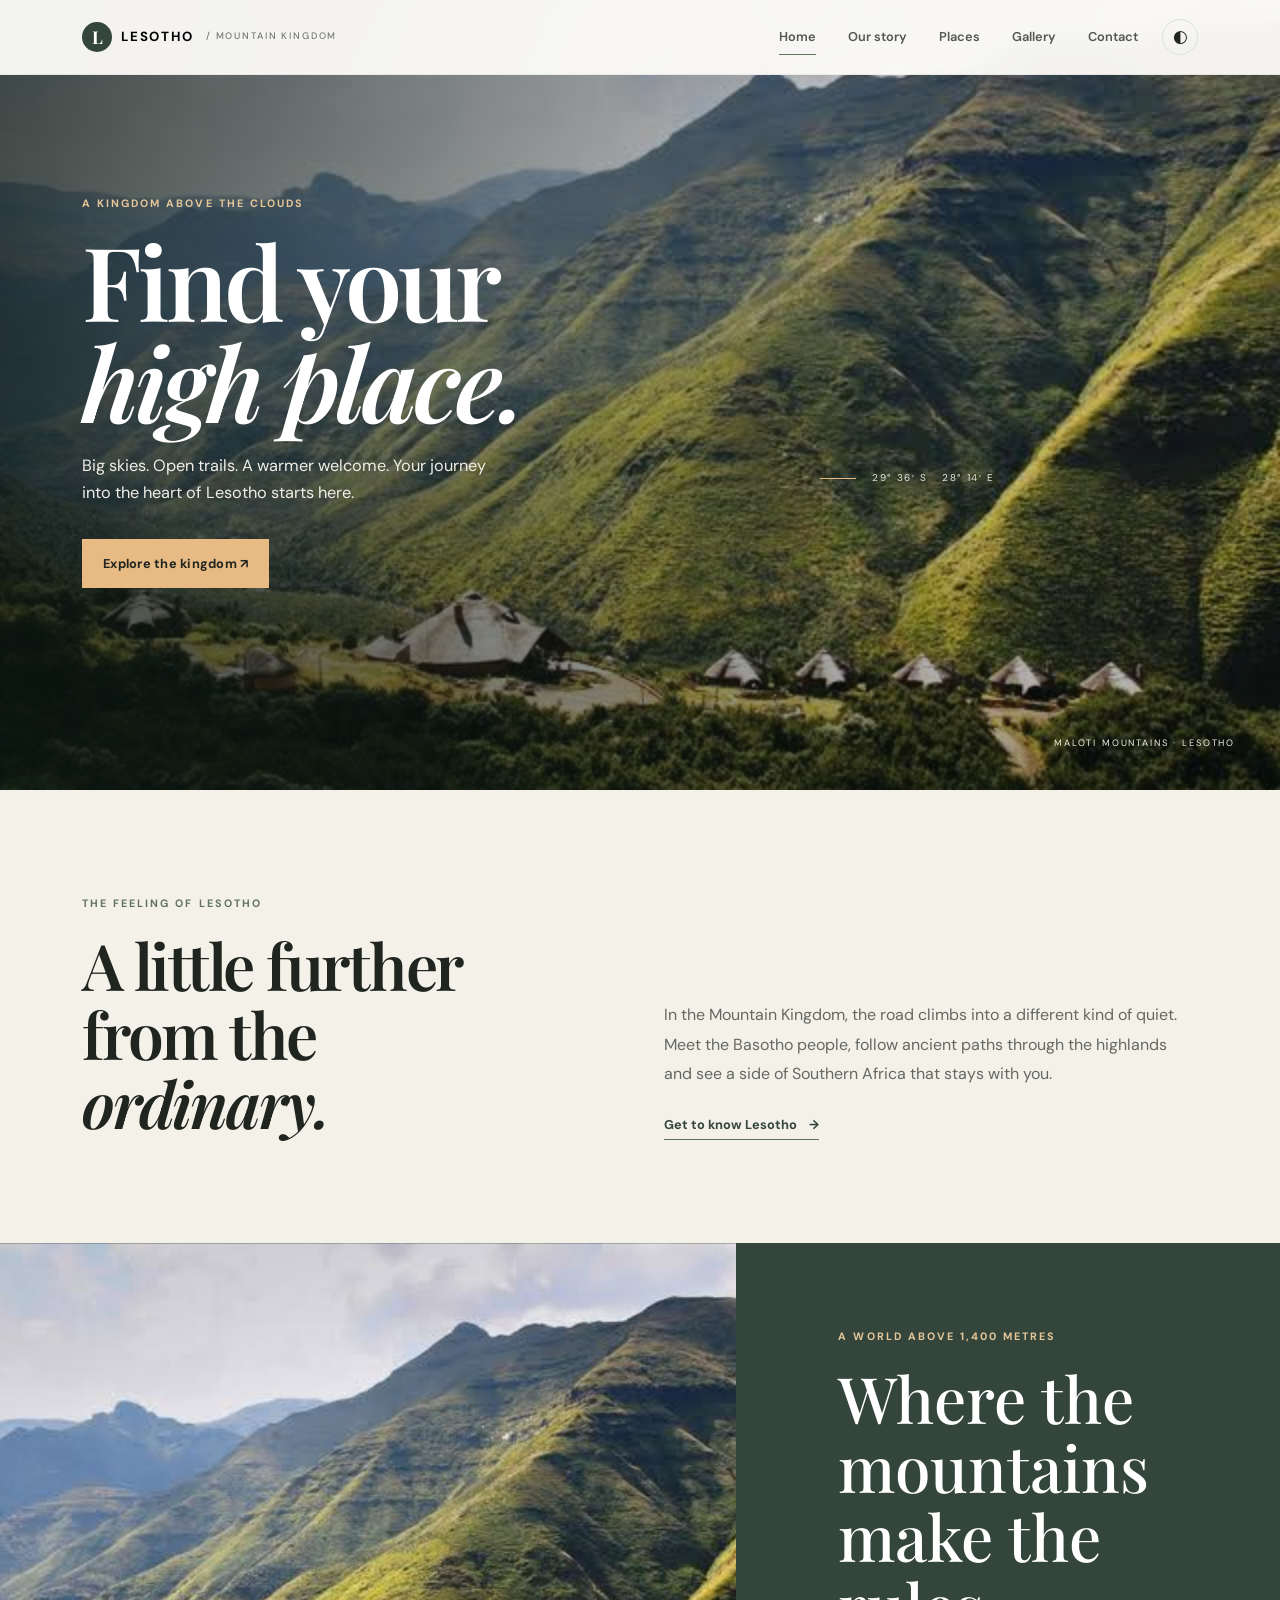
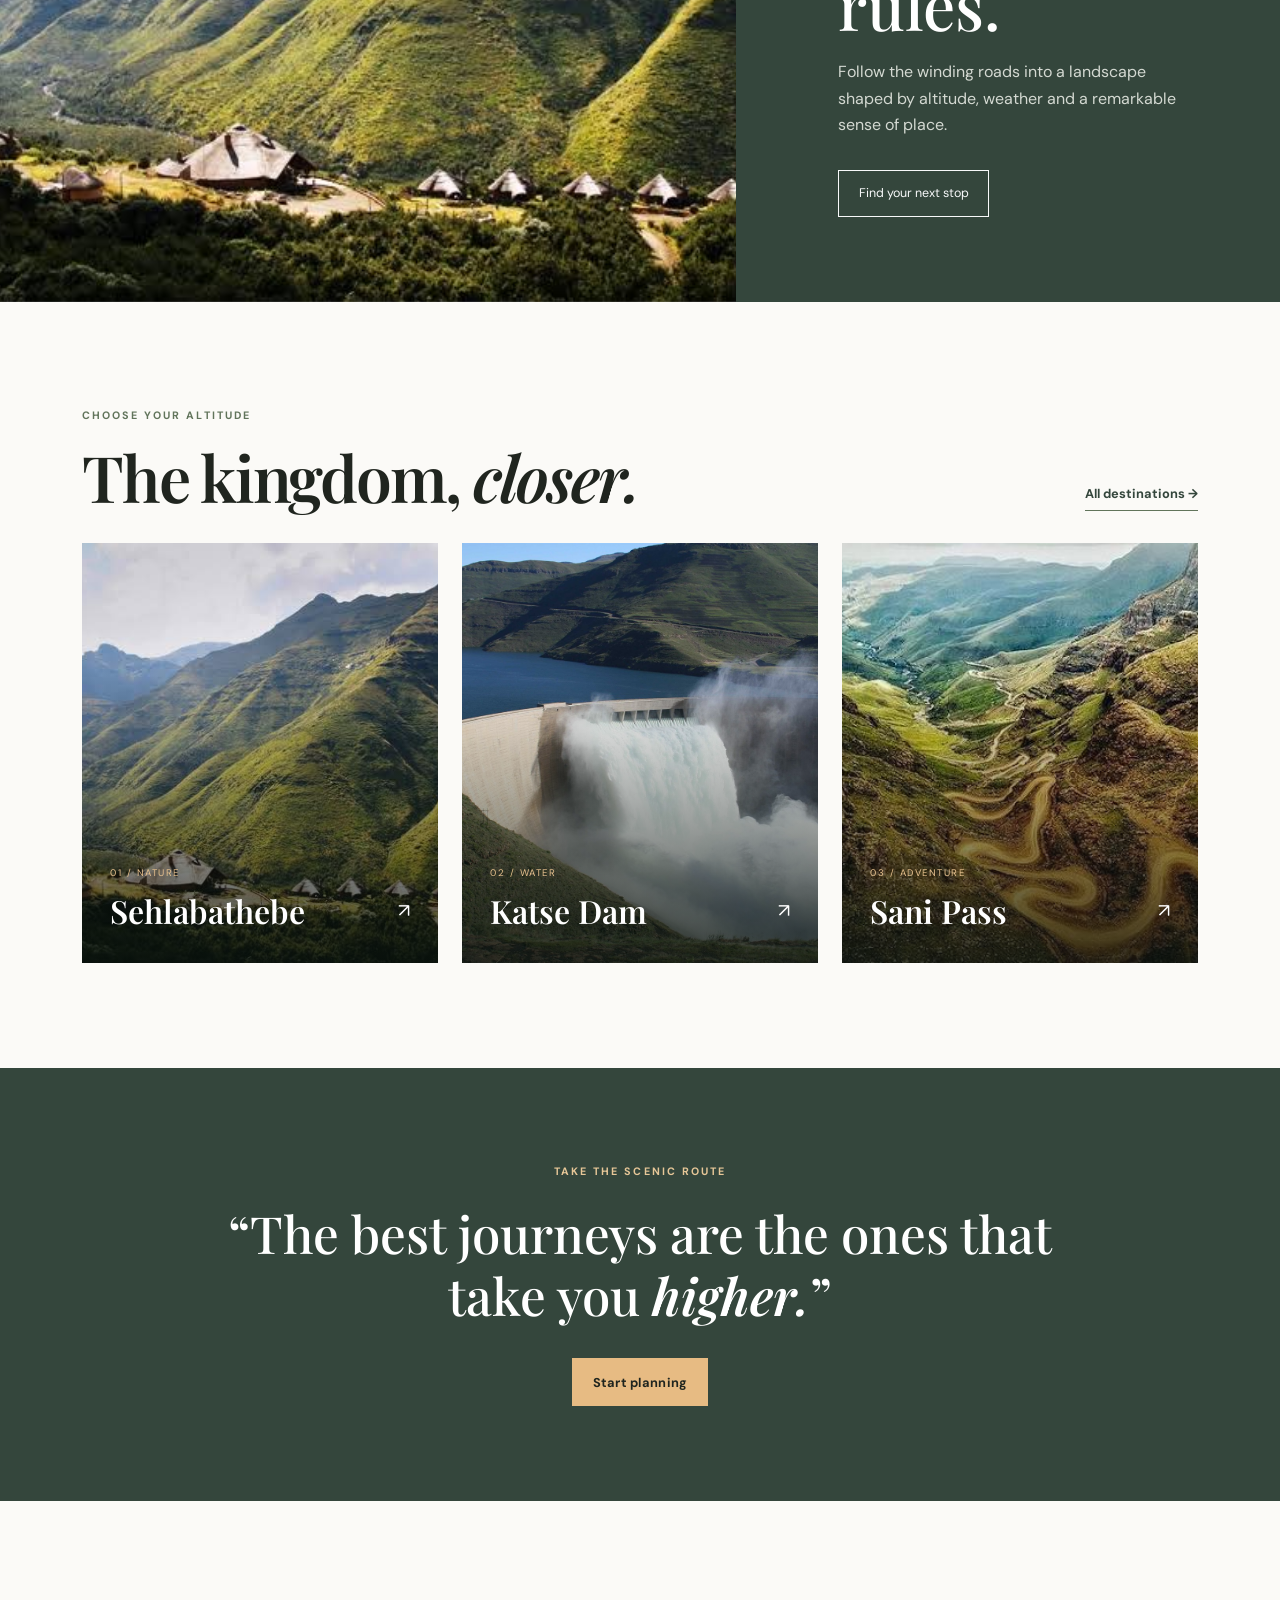
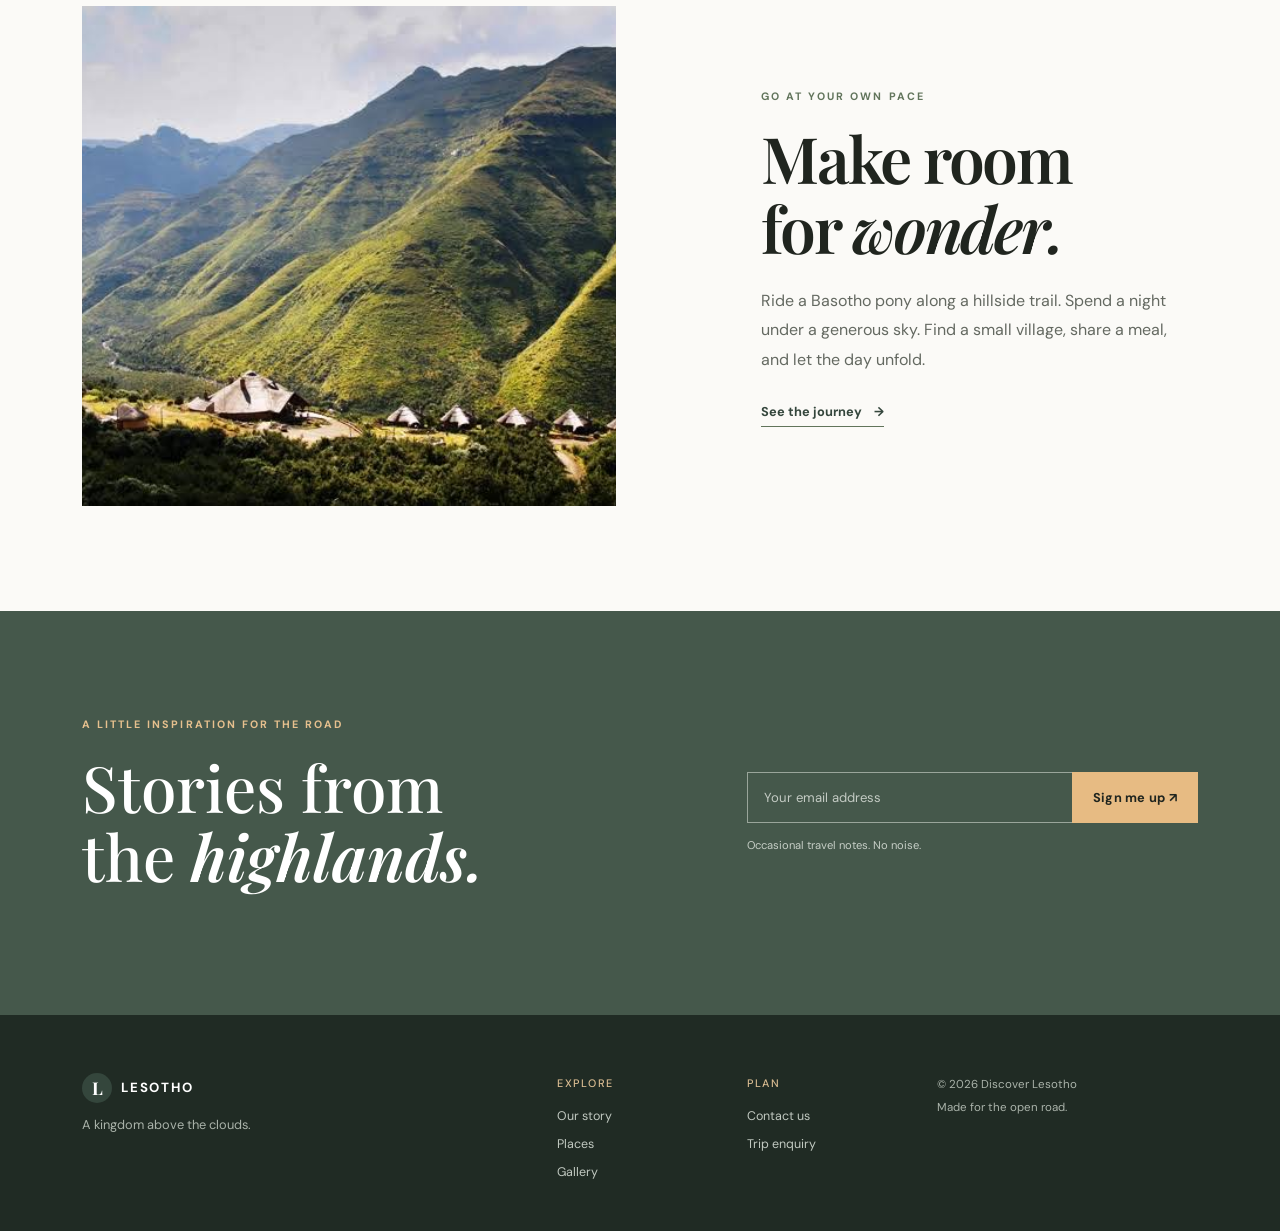
==== index.html @ b7949387 "Build Lesotho tourism website" ====
<!DOCTYPE html>
<html lang="en">
<head>
  <meta charset="utf-8">
  <meta name="viewport" content="width=device-width, initial-scale=1">
  <meta name="description" content="Discover the mountains, culture and unforgettable experiences of Lesotho.">
  <title>Discover Lesotho | Mountain Kingdom</title>
  <link rel="preconnect" href="https://fonts.googleapis.com">
  <link rel="preconnect" href="https://fonts.gstatic.com" crossorigin>
  <link href="https://fonts.googleapis.com/css2?family=DM+Sans:wght@400;500;600;700&family=Playfair+Display:wght@600;700&display=swap" rel="stylesheet">
  <link href="https://cdn.jsdelivr.net/npm/bootstrap@5.3.3/dist/css/bootstrap.min.css" rel="stylesheet">
  <link href="assets/css/styles.css" rel="stylesheet">
</head>
<body>
  <a class="skip-link" href="#main">Skip to content</a>
  <header>
  <nav class="navbar navbar-expand-lg fixed-top site-nav" aria-label="Main navigation">
    <div class="container"><a class="navbar-brand" href="index.html"><span class="brand-mark">L</span> LESOTHO<span class="brand-light"> / MOUNTAIN KINGDOM</span></a>
      <button class="navbar-toggler" type="button" data-bs-toggle="collapse" data-bs-target="#navMenu" aria-controls="navMenu" aria-expanded="false" aria-label="Toggle navigation"><span class="navbar-toggler-icon"></span></button>
      <div class="collapse navbar-collapse" id="navMenu"><ul class="navbar-nav ms-auto align-items-lg-center gap-lg-3">
        <li class="nav-item"><a class="nav-link active" href="index.html">Home</a></li><li class="nav-item"><a class="nav-link" href="about.html">Our story</a></li><li class="nav-item"><a class="nav-link" href="destinations.html">Places</a></li><li class="nav-item"><a class="nav-link" href="gallery.html">Gallery</a></li><li class="nav-item"><a class="nav-link" href="contact.html">Contact</a></li><li class="nav-item"><button class="theme-toggle" type="button" aria-label="Switch to dark mode">◐</button></li>
      </ul></div>
    </div>
  </nav></header><main id="main">
    <section class="hero hero-home" aria-labelledby="hero-title"><div class="hero-shade"></div><div class="container hero-content"><p class="eyebrow">A kingdom above the clouds</p><h1 id="hero-title">Find your<br><em>high place.</em></h1><p class="hero-copy">Big skies. Open trails. A warmer welcome. Your journey into the heart of Lesotho starts here.</p><a class="btn btn-sand" href="destinations.html">Explore the kingdom <span aria-hidden="true">↗</span></a><div class="hero-note"><span class="note-line"></span> 29° 36′ S &nbsp; 28° 14′ E</div></div><div class="hero-caption">MALOTI MOUNTAINS · LESOTHO</div></section>
    <section class="intro-section section-pad"><div class="container"><div class="row align-items-end g-5"><div class="col-lg-5"><p class="eyebrow eyebrow-dark">The feeling of Lesotho</p><h2 class="display-title">A little further<br>from the <em>ordinary.</em></h2></div><div class="col-lg-6 ms-lg-auto"><p class="intro-copy">In the Mountain Kingdom, the road climbs into a different kind of quiet. Meet the Basotho people, follow ancient paths through the highlands and see a side of Southern Africa that stays with you.</p><a class="text-link" href="about.html">Get to know Lesotho <span>→</span></a></div></div></div></section>
    <section class="feature-band"><div class="feature-image" role="img" aria-label="Mountain landscape in Lesotho"></div><div class="feature-copy"><p class="eyebrow">A world above 1,400 metres</p><h2>Where the<br>mountains<br>make the rules.</h2><p>Follow the winding roads into a landscape shaped by altitude, weather and a remarkable sense of place.</p><a class="btn btn-outline-light" href="destinations.html">Find your next stop</a></div></section>
    <section class="section-pad destinations-preview"><div class="container"><div class="section-heading"><div><p class="eyebrow eyebrow-dark">Choose your altitude</p><h2 class="display-title">The kingdom, <em>closer.</em></h2></div><a class="text-link d-none d-md-inline" href="destinations.html">All destinations →</a></div><div class="row g-4 mt-2">
      <div class="col-md-4"><article class="place-card"><a href="destinations.html#sehlabathebe"><img src="assets/sehlabathebe.jfif" alt="Rugged mountain peaks beneath a clear sky"><div class="place-overlay"><span class="place-number">01 / NATURE</span><h3>Sehlabathebe</h3><span class="place-arrow">↗</span></div></a></article></div>
      <div class="col-md-4"><article class="place-card"><a href="destinations.html#katse"><img src="assets/katse.jpg" alt="Mountain lake reflecting the surrounding peaks"><div class="place-overlay"><span class="place-number">02 / WATER</span><h3>Katse Dam</h3><span class="place-arrow">↗</span></div></a></article></div>
      <div class="col-md-4"><article class="place-card"><a href="destinations.html#sani"><img src="assets/sani_pass.jfif" alt="A dramatic high mountain pass at sunset"><div class="place-overlay"><span class="place-number">03 / ADVENTURE</span><h3>Sani Pass</h3><span class="place-arrow">↗</span></div></a></article></div>
    </div><div class="d-md-none mt-4"><a class="text-link" href="destinations.html">All destinations →</a></div></div></section>
    <section class="quote-band"><div class="container text-center"><p class="eyebrow">Take the scenic route</p><blockquote>“The best journeys are the ones that take you <em>higher.</em>”</blockquote><a class="btn btn-sand" href="contact.html">Start planning</a></div></section>
    <section class="section-pad journal-section"><div class="container"><div class="row g-5 align-items-center"><div class="col-lg-6"><img class="journal-image" src="assets/sehlabathebe.jfif" alt="Highland scenery in Lesotho"></div><div class="col-lg-5 ms-lg-auto"><p class="eyebrow eyebrow-dark">Go at your own pace</p><h2 class="display-title">Make room<br>for <em>wonder.</em></h2><p class="body-copy">Ride a Basotho pony along a hillside trail. Spend a night under a generous sky. Find a small village, share a meal, and let the day unfold.</p><a href="gallery.html" class="text-link">See the journey <span>→</span></a></div></div></div></section>
    <section class="newsletter section-pad"><div class="container"><div class="row align-items-center g-4"><div class="col-lg-6"><p class="eyebrow">A little inspiration for the road</p><h2>Stories from<br>the <em>highlands.</em></h2></div><div class="col-lg-5 ms-lg-auto"><form class="newsletter-form" data-newsletter novalidate><label class="visually-hidden" for="newsletter-email">Email address</label><div class="input-group"><input class="form-control" id="newsletter-email" type="email" placeholder="Your email address" required><button class="btn btn-sand" type="submit">Sign me up ↗</button></div><div class="form-feedback" aria-live="polite"></div><small>Occasional travel notes. No noise.</small></form></div></div></div></section>
  </main>
  <footer class="site-footer"><div class="container"><div class="row gy-4 align-items-start"><div class="col-md-5"><a class="navbar-brand footer-brand" href="index.html"><span class="brand-mark">L</span> LESOTHO</a><p class="footer-tag">A kingdom above the clouds.</p></div><div class="col-6 col-md-2"><h2>Explore</h2><a href="about.html">Our story</a><a href="destinations.html">Places</a><a href="gallery.html">Gallery</a></div><div class="col-6 col-md-2"><h2>Plan</h2><a href="contact.html">Contact us</a><a href="contact.html#booking">Trip enquiry</a></div><div class="col-md-3 footer-bottom">© <span data-year></span> Discover Lesotho<br>Made for the open road.</div></div></div></footer>
  <script src="https://cdn.jsdelivr.net/npm/bootstrap@5.3.3/dist/js/bootstrap.bundle.min.js"></script><script src="assets/js/main.js"></script>
</body></html>
---- assets/css/styles.css ----
:root{--ink:#20251f;--forest:#34463c;--moss:#61745b;--sand:#e7bb83;--cream:#f4f1e9;--paper:#fbfaf7;--muted:#747971;--line:#dedfd8;--serif:'Playfair Display',Georgia,serif;--sans:'DM Sans',Arial,sans-serif}*{box-sizing:border-box}html{scroll-behavior:smooth}body{margin:0;background:var(--paper);color:var(--ink);font-family:var(--sans);font-size:16px;line-height:1.65;transition:background .25s,color .25s}a{color:inherit}.skip-link{position:absolute;top:-50px;left:1rem;z-index:2000;padding:.6rem 1rem;background:var(--sand);color:var(--ink)}.skip-link:focus{top:1rem}.site-nav{padding:1.05rem 0;background:rgba(251,250,247,.96);backdrop-filter:blur(10px);border-bottom:1px solid rgba(30,40,30,.06)}.navbar-brand{font-size:.83rem;font-weight:700;letter-spacing:.14em;display:flex;align-items:center;gap:.55rem}.brand-mark{display:inline-grid;place-items:center;width:30px;height:30px;background:var(--forest);color:#fff;border-radius:50%;font-family:var(--serif);font-size:1.1rem;letter-spacing:0}.brand-light{font-size:.59rem;font-weight:500;color:var(--muted);margin-left:.2rem}.nav-link{font-size:.8rem;font-weight:600;color:#51574f!important;position:relative}.nav-link:after{content:'';position:absolute;bottom:0;left:.5rem;right:.5rem;height:1px;background:var(--moss);transform:scaleX(0);transition:transform .2s}.nav-link:hover:after,.nav-link.active:after{transform:scaleX(1)}.theme-toggle{border:1px solid var(--line);border-radius:50%;width:36px;height:36px;background:transparent;color:var(--ink);font-size:1.05rem}.navbar-toggler{border:0}.navbar-toggler:focus{box-shadow:0 0 0 .15rem var(--sand)}.hero,.page-hero{position:relative;color:white;background-position:center;background-size:cover;background-color:#52645b}.hero-home{height:min(790px,94vh);min-height:620px;background-image:url('../sehlabathebe.jfif')}.hero-shade{position:absolute;inset:0;background:linear-gradient(90deg,rgba(13,25,19,.72),rgba(18,30,22,.12) 75%),linear-gradient(0deg,rgba(12,25,19,.3),transparent 50%)}.hero-content{position:relative;z-index:1;padding-top:195px}.eyebrow{text-transform:uppercase;letter-spacing:.19em;font-size:.67rem;font-weight:700;color:#e7c798;margin:0 0 1.1rem}.eyebrow-dark{color:var(--moss)}h1,h2,h3,p{margin-top:0}.hero h1,.page-hero h1{font-family:var(--serif);font-size:clamp(3.5rem,8vw,7.5rem);line-height:.98;font-weight:600;letter-spacing:-.04em;margin-bottom:1.4rem}.hero h1 em,.page-hero h1 em,.display-title em,.quote-band em,.newsletter em{font-weight:600}.hero-copy{max-width:410px;font-size:1.02rem;color:#f0eee7;margin-bottom:2rem}.btn-sand{background:var(--sand);border:1px solid var(--sand);border-radius:0;padding:.85rem 1.25rem;color:#20251f;font-size:.8rem;font-weight:700;letter-spacing:.02em}.btn-sand:hover{background:#f0ca99;border-color:#f0ca99;color:#20251f;transform:translateY(-2px)}.hero-note{position:absolute;top:470px;left:calc(50% + 180px);font-size:.62rem;letter-spacing:.17em;color:#e8e8df}.note-line{display:inline-block;width:36px;height:1px;background:var(--sand);vertical-align:middle;margin-right:.7rem}.hero-caption{position:absolute;right:3.5%;bottom:2.4rem;font-size:.58rem;letter-spacing:.2em;color:#f2eee6}.section-pad{padding:105px 0}.intro-section{background:var(--cream)}.display-title{font-family:var(--serif);font-weight:600;font-size:clamp(2.7rem,5vw,4.5rem);line-height:1.08;letter-spacing:-.035em;margin:0}.intro-copy,.body-copy{color:#646961;font-size:1rem;line-height:1.85}.intro-copy{max-width:550px;margin-bottom:1.4rem}.text-link{font-size:.8rem;font-weight:700;text-decoration:none;border-bottom:1px solid var(--moss);padding-bottom:.35rem;color:var(--forest)}.text-link span{margin-left:.55rem;transition:margin .2s}.text-link:hover span{margin-left:1rem}.feature-band{display:grid;grid-template-columns:1.15fr .85fr;min-height:560px;background:var(--forest);color:white}.feature-image{background:url('../sehlabathebe.jfif') center/cover}.feature-copy{padding:85px clamp(40px,8vw,130px);align-self:center}.feature-copy h2,.newsletter h2{font-family:var(--serif);font-size:clamp(2.9rem,5vw,4.5rem);line-height:1.08;margin-bottom:1.25rem}.feature-copy>p:not(.eyebrow){max-width:360px;color:#d4d9d2;margin-bottom:2rem}.btn-outline-light{border-radius:0;font-size:.78rem;padding:.8rem 1.2rem}.destinations-preview{background:var(--paper)}.section-heading{display:flex;align-items:end;justify-content:space-between;gap:2rem}.place-card{position:relative;overflow:hidden;height:420px;background:#66786b}.place-card a{display:block;height:100%;color:white}.place-card img{width:100%;height:100%;object-fit:cover;transition:transform .6s}.place-card:hover img{transform:scale(1.05)}.place-card:after{content:'';position:absolute;inset:30% 0 0;background:linear-gradient(transparent,rgba(10,20,15,.78));pointer-events:none}.place-overlay{position:absolute;z-index:1;bottom:26px;left:28px;right:28px}.place-number{font-size:.6rem;letter-spacing:.16em;color:#e6c08e}.place-overlay h3{font:600 2rem var(--serif);margin:.3rem 0}.place-arrow{position:absolute;right:0;bottom:10px;font-size:1.2rem}.quote-band{padding:95px 0;background:var(--forest);color:#fff}.quote-band blockquote{font:500 clamp(2rem,4vw,3.7rem)/1.2 var(--serif);max-width:850px;margin:0 auto 2rem}.quote-band .eyebrow{margin-bottom:1.4rem}.journal-image{width:100%;height:500px;object-fit:cover}.journal-section .body-copy{margin:1.5rem 0}.newsletter{background:#45584b;color:white}.newsletter .eyebrow{color:#e6c08e}.newsletter-form .form-control{border-radius:0;padding:.9rem 1rem;background:transparent;border:1px solid #9aa59b;color:#fff}.newsletter-form .form-control::placeholder{color:#c4cbc4}.newsletter-form small{display:block;color:#c6cec6;margin-top:.8rem;font-size:.7rem}.form-feedback{color:#f2cf9e;margin-top:.45rem;font-size:.8rem}.site-footer{padding:58px 0 42px;background:#202b24;color:#fff}.footer-brand{color:white!important}.footer-tag{color:#aab3aa;font-size:.8rem;margin-top:.7rem}.site-footer h2{font-size:.68rem;text-transform:uppercase;letter-spacing:.16em;color:#d8bb91;margin:.25rem 0 1rem}.site-footer a:not(.navbar-brand){display:block;text-decoration:none;color:#c1c9c1;font-size:.78rem;margin:.45rem 0}.site-footer a:hover{color:#fff}.footer-bottom{color:#aab3aa;font-size:.72rem;line-height:2}.page-hero{height:520px;display:flex;align-items:end;padding-bottom:74px}.page-hero-content{position:relative;z-index:1}.page-hero h1{font-size:clamp(3.8rem,8vw,6.5rem);margin:0}.about-hero{background-image:url('../sani_pass.jfif')}.places-hero{background-image:url('../sehlabathebe.jfif')}.gallery-hero{background-image:url('../katse.jpg')}.contact-hero{background-image:url('../sehlabathebe.jfif')}.values-band{padding:80px 0;background:var(--cream)}.value-card{border-top:1px solid #bfc5ba;padding:1.4rem 0}.value-card>span{font-size:.65rem;color:var(--moss);letter-spacing:.15em}.value-card h3{font:600 1.55rem var(--serif);margin:1.2rem 0 .65rem}.value-card p{color:#646961;font-size:.9rem;max-width:330px}.heading-copy{max-width:330px;margin:0 0 .3rem}.filter-tools{display:flex;justify-content:space-between;align-items:center;gap:1rem;margin:2.8rem 0 1.6rem;flex-wrap:wrap}.search-input{max-width:260px;border-radius:0;border:1px solid var(--line);padding:.7rem .9rem;background:transparent}.filter-buttons{display:flex;gap:.4rem;flex-wrap:wrap}.filter-btn{background:transparent;border:1px solid var(--line);padding:.55rem .9rem;font-size:.72rem;color:var(--ink)}.filter-btn:hover,.filter-btn.active{background:var(--forest);border-color:var(--forest);color:#fff}.destination-card{background:var(--cream);height:100%;transition:transform .2s}.destination-card:hover{transform:translateY(-4px)}.destination-card img{height:280px;width:100%;object-fit:cover}.destination-info{padding:1.5rem 1.6rem 1.8rem}.destination-info .eyebrow{font-size:.58rem;margin-bottom:.5rem}.destination-info h3{font:600 1.65rem var(--serif)}.destination-info p{font-size:.85rem;color:#656c63;line-height:1.7}.tag{display:inline-block;border:1px solid #c9cec5;padding:.25rem .55rem;font-size:.63rem;margin-right:.3rem;color:#52604f}.empty-state{padding:2rem 0;color:var(--muted)}.faq-band{padding:95px 0;background:var(--forest);color:white}.faq-band .display-title{font-size:3.4rem}.travel-accordion{border-top:1px solid #829086}.travel-accordion .accordion-item{background:transparent;border-color:#829086;color:white}.travel-accordion .accordion-button{background:transparent;color:white;box-shadow:none;padding:1.2rem 0;font-weight:600}.travel-accordion .accordion-button:after{filter:invert(1)}.travel-accordion .accordion-body{padding:0 2rem 1.3rem 0;color:#d4d9d2;font-size:.88rem}.gallery-grid{display:grid;grid-template-columns:repeat(3,1fr);grid-auto-rows:260px;gap:14px;margin-top:2.8rem}.gallery-tile{position:relative;padding:0;border:0;overflow:hidden;background:#556459;text-align:left;color:#fff}.gallery-tile img{width:100%;height:100%;object-fit:cover;transition:transform .5s}.gallery-tile:hover img{transform:scale(1.05)}.gallery-tile:after{content:'';position:absolute;inset:50% 0 0;background:linear-gradient(transparent,rgba(10,20,15,.7))}.gallery-tile span{position:absolute;z-index:1;left:1rem;bottom:.9rem;font-size:.75rem;font-weight:600}.tile-tall{grid-row:span 2}.tile-wide{grid-column:span 2}.gallery-modal .modal-content{background:#1e2821;color:white;border:0;border-radius:0}.gallery-modal .modal-header{border:0}.gallery-modal .modal-title{font:600 1.2rem var(--serif)}.gallery-modal .modal-body{padding:0 4rem 1rem;text-align:center}.gallery-modal img{max-height:72vh;max-width:100%;object-fit:contain}.gallery-modal #lightboxCaption{margin:.8rem 0 0;color:#d9dfd8;font-size:.82rem}.lightbox-arrow{position:absolute;top:45%;border:1px solid #849087;border-radius:50%;width:40px;height:40px;background:transparent;color:white;font-size:1.2rem}.lightbox-arrow.prev{left:1rem}.lightbox-arrow.next{right:1rem}.contact-detail{border-top:1px solid var(--line);padding:1.2rem 0;margin-top:1rem}.contact-detail span{display:block;font-size:.6rem;letter-spacing:.15em;color:var(--moss);font-weight:700;margin-bottom:.35rem}.contact-detail a,.contact-detail p{font-size:.84rem;margin:0;text-decoration:none}.form-panel{background:var(--cream);padding:2rem 2.3rem}.form-tabs{display:flex;gap:1.5rem;border-bottom:1px solid #cdd1c9;margin-bottom:1.7rem}.form-tab{background:transparent;border:0;padding:0 0 .7rem;color:#757b73;font-size:.82rem;font-weight:600;border-bottom:2px solid transparent}.form-tab.active{color:var(--forest);border-color:var(--forest)}.form-label{font-size:.75rem;font-weight:600}.form-control,.form-select{border-radius:0;border-color:#cdd1c9;background:var(--paper);padding:.7rem .8rem;font-size:.82rem}.form-control:focus,.form-select:focus{border-color:var(--moss);box-shadow:0 0 0 .15rem rgba(97,116,91,.16)}.btn-dark-custom{background:var(--forest);color:white;border-radius:0;padding:.8rem 1.2rem;font-size:.8rem;font-weight:600}.btn-dark-custom:hover{background:#23362b;color:white}.btn-dark-custom span{margin-left:.8rem}.form-status{margin:.8rem 0 0;font-size:.82rem;color:var(--moss);font-weight:600}.form-status.error{color:#a54636}.dark-mode{--paper:#202923;--cream:#29352d;--ink:#ecede8;--muted:#bec6bc;--line:#465349}.dark-mode .site-nav{background:rgba(32,41,35,.96)}.dark-mode .nav-link{color:#e2e8df!important}.dark-mode .theme-toggle{color:#fff}.dark-mode .intro-copy,.dark-mode .body-copy,.dark-mode .value-card p,.dark-mode .destination-info p{color:#c4ccc3}.dark-mode .destination-card{background:#29352d}.dark-mode .filter-btn{color:#e8ece7;border-color:#536056}.dark-mode .filter-btn.active,.dark-mode .filter-btn:hover{background:#a5b59f;color:#202923}.dark-mode .search-input,.dark-mode .form-control,.dark-mode .form-select{color:#edf0e9;background:#202923;border-color:#536056}.dark-mode .form-control::placeholder{color:#9ca89c}.dark-mode .form-tabs{border-color:#536056}.dark-mode .form-tab{color:#bfc8bd}.dark-mode .form-tab.active{color:#eff2ed;border-color:#c3d0bd}.dark-mode .form-label{color:#e7ece6}.dark-mode .tag{color:#d5e0d2;border-color:#657467}.dark-mode .text-link{color:#d3dfcd;border-color:#9fb392}.dark-mode .brand-light{color:#c2c9c1}
@media(max-width:991.98px){.brand-light{display:none}.site-nav .navbar-collapse{padding:.7rem 0}.nav-link{padding:.65rem .5rem}.theme-toggle{margin:.4rem}.hero-content{padding-top:185px}.hero-note{display:none}.feature-copy{padding:60px 45px}.section-pad{padding:80px 0}.form-panel{padding:1.7rem}.page-hero{height:470px}}@media(max-width:767.98px){.hero-home{height:740px;min-height:680px;background-position:58% center}.hero-content{padding-top:190px}.hero h1{font-size:4.4rem}.hero-copy{max-width:335px}.hero-caption{right:1.2rem;bottom:1.3rem}.section-pad{padding:68px 0}.intro-section .display-title{margin-bottom:.3rem}.feature-band{grid-template-columns:1fr}.feature-image{height:310px}.feature-copy{padding:52px 28px 60px}.feature-copy h2,.newsletter h2{font-size:3.5rem}.place-card{height:380px}.quote-band{padding:75px 1rem}.journal-image{height:360px}.journal-section .display-title{font-size:3.3rem}.newsletter .input-group{display:flex;flex-direction:column;gap:.7rem}.newsletter .input-group>*{width:100%;border-radius:0!important}.site-footer{padding:45px 0 30px}.page-hero{height:450px;padding-bottom:55px}.page-hero h1{font-size:4.1rem}.values-band{padding:55px 0}.value-card h3{margin-top:.7rem}.section-heading{align-items:start;flex-direction:column}.heading-copy{max-width:500px}.filter-tools{margin-top:2rem}.search-input{max-width:none;width:100%}.destination-card img{height:235px}.faq-band{padding:70px 0}.faq-band .display-title{font-size:3rem}.gallery-grid{grid-template-columns:repeat(2,1fr);grid-auto-rows:190px;gap:9px}.tile-tall{grid-row:span 2}.tile-wide{grid-column:span 2}.gallery-modal .modal-body{padding:0 2.8rem 1rem}.lightbox-arrow.prev{left:.25rem}.lightbox-arrow.next{right:.25rem}.form-panel{padding:1.4rem 1.1rem}.contact-detail{margin-top:.6rem}}@media(max-width:420px){.hero h1{font-size:3.8rem}.page-hero h1{font-size:3.55rem}.display-title{font-size:2.7rem}.gallery-grid{grid-auto-rows:150px}.gallery-tile span{font-size:.65rem}}



.service-card{height:100%;display:flex;gap:1.4rem;padding:2rem;background:var(--cream);border-top:2px solid var(--moss)}.service-icon{flex:0 0 48px;height:48px;display:grid;place-items:center;border-radius:50%;background:var(--forest);color:white;font:1.5rem var(--serif)}.service-card h3{font:600 1.6rem var(--serif);margin:.4rem 0}.service-card p{font-size:.87rem;color:#646961;line-height:1.7;margin-bottom:1rem}.travel-note{display:flex;gap:1rem;align-items:baseline;margin-top:2rem;padding:1.1rem 1.3rem;background:rgba(97,116,91,.1);font-size:.8rem;color:var(--ink)}.travel-note strong{white-space:nowrap;color:var(--moss)}.dark-mode .service-card p{color:#c4ccc3}@media(max-width:575px){.service-card{padding:1.4rem;gap:1rem}.travel-note{display:block}.travel-note strong{display:block;margin-bottom:.3rem}}
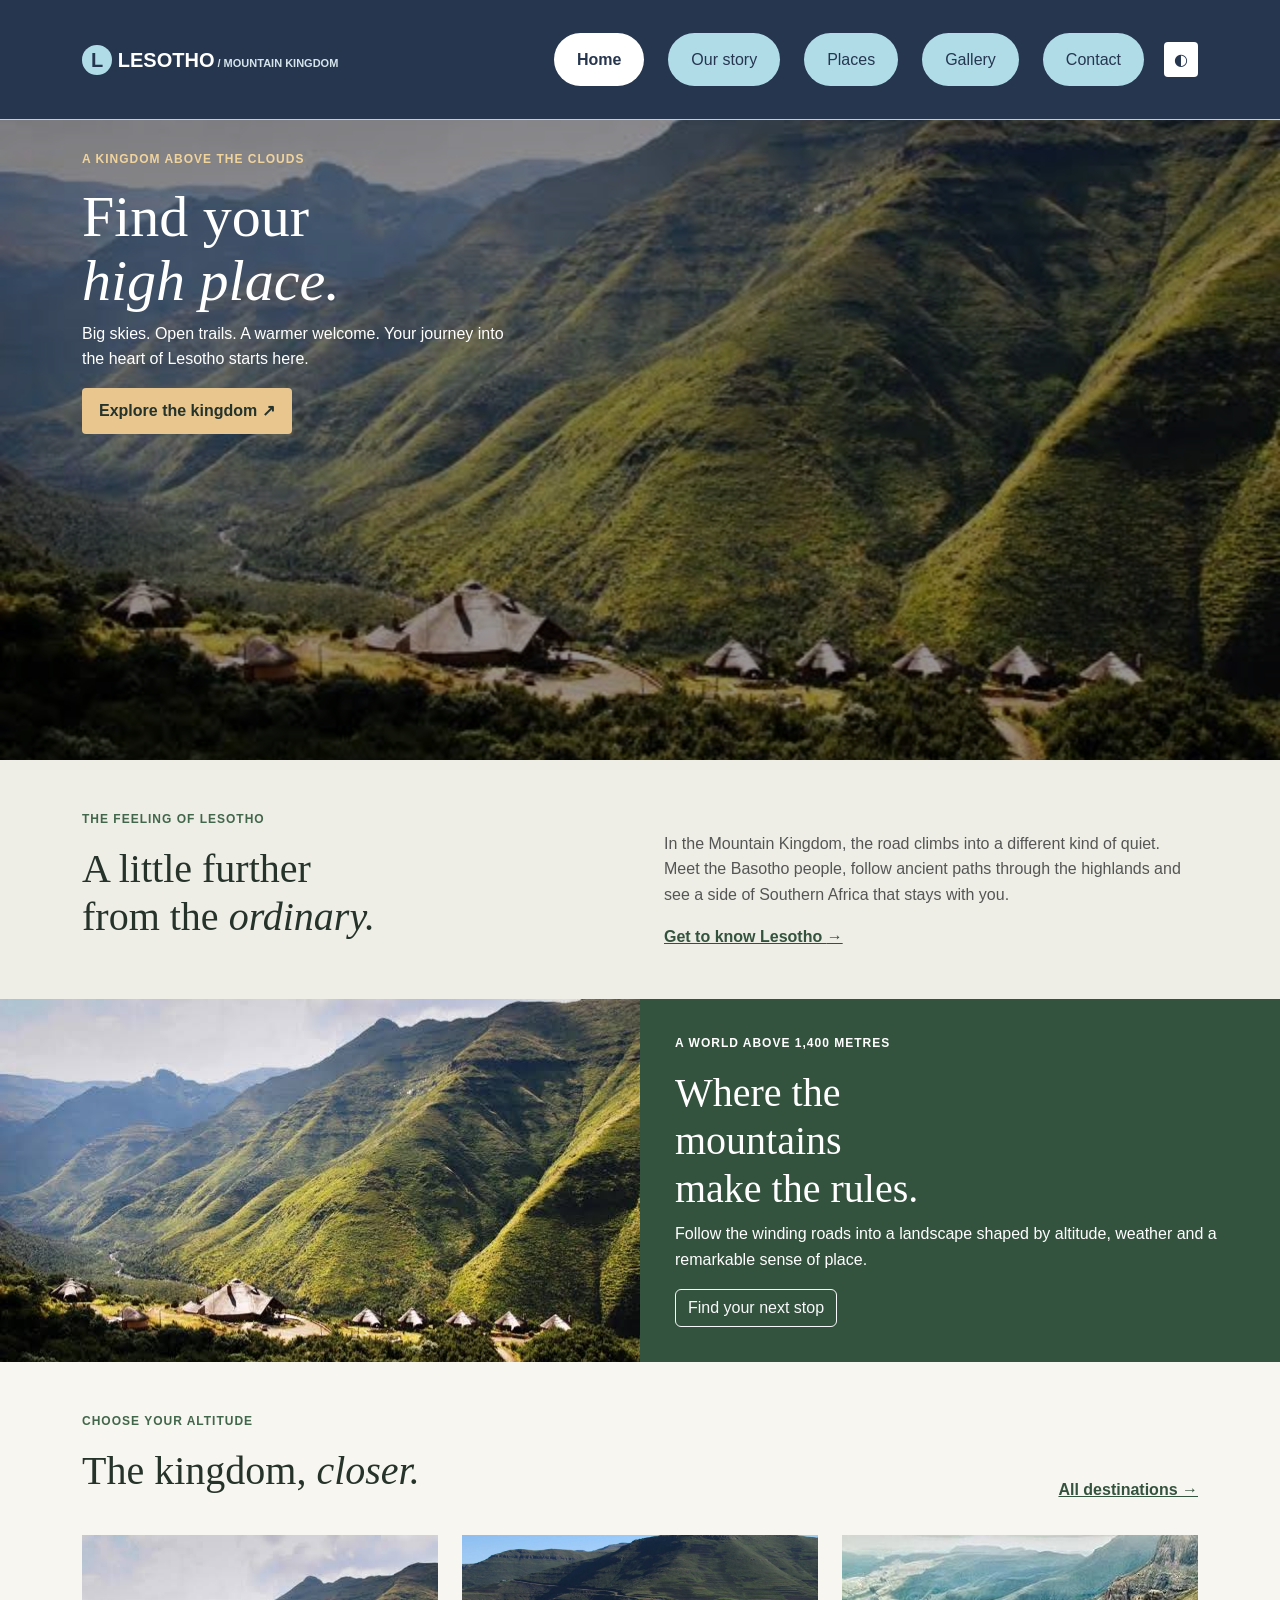
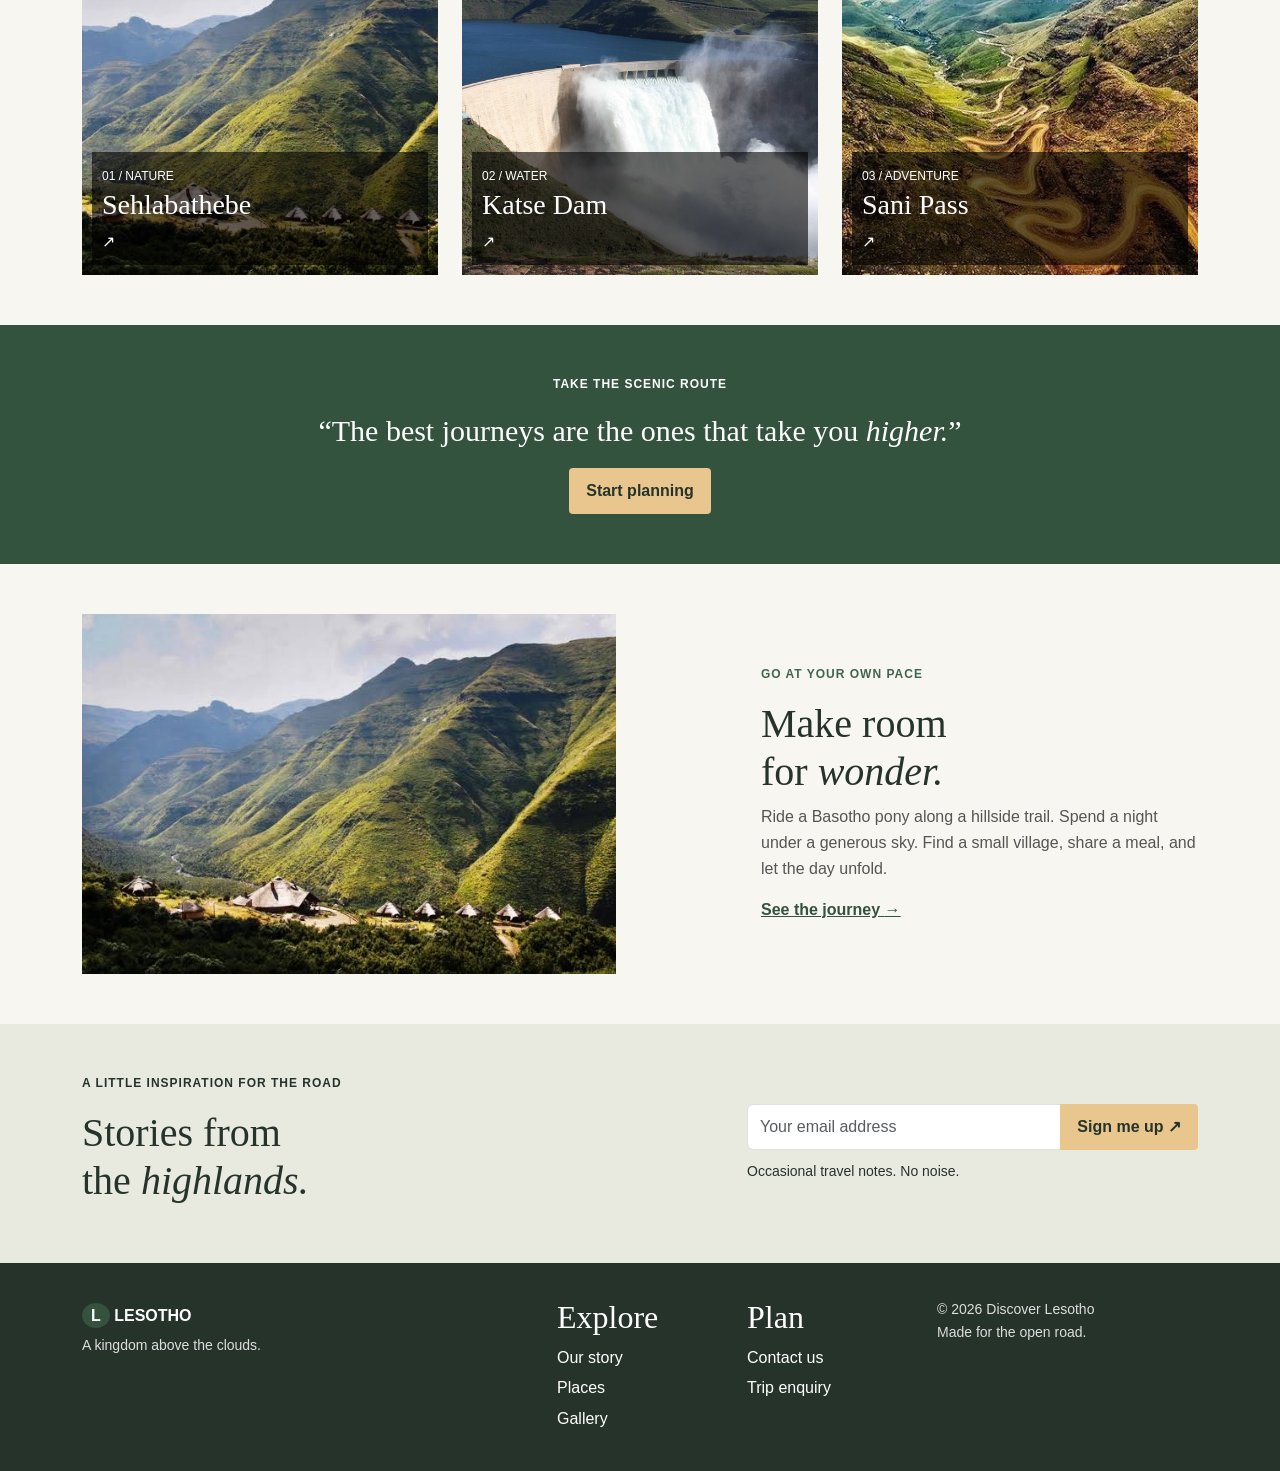
==== commit 765b4e73: "Simplify site and refresh blue navigation design" ====
--- a/index.html
+++ b/index.html
@@ -5,11 +5,11 @@
   <meta name="viewport" content="width=device-width, initial-scale=1">
   <meta name="description" content="Discover the mountains, culture and unforgettable experiences of Lesotho.">
   <title>Discover Lesotho | Mountain Kingdom</title>
-  <link rel="preconnect" href="https://fonts.googleapis.com">
-  <link rel="preconnect" href="https://fonts.gstatic.com" crossorigin>
-  <link href="https://fonts.googleapis.com/css2?family=DM+Sans:wght@400;500;600;700&family=Playfair+Display:wght@600;700&display=swap" rel="stylesheet">
+  
+  
+  
   <link href="https://cdn.jsdelivr.net/npm/bootstrap@5.3.3/dist/css/bootstrap.min.css" rel="stylesheet">
-  <link href="assets/css/styles.css" rel="stylesheet">
+  <link href="assets/css/basic.css" rel="stylesheet">
 </head>
 <body>
   <a class="skip-link" href="#main">Skip to content</a>
@@ -43,3 +43,4 @@
 
 
 
+
--- a/assets/css/basic.css
+++ b/assets/css/basic.css
@@ -0,0 +1,185 @@
+/* Extra styles for the website. Bootstrap does most of the layout work. */
+
+body {
+  background-color: #f7f6f0;
+  color: #26332b;
+  font-family: Arial, sans-serif;
+  line-height: 1.6;
+}
+
+h1, h2, h3 { font-family: Georgia, serif; }
+img { max-width: 100%; }
+a { color: #34533e; }
+
+.skip-link { position: absolute; left: -1000px; top: 10px; padding: 10px; background: white; }
+.skip-link:focus { left: 10px; }
+.site-nav { background: white; border-bottom: 1px solid #ccc; }
+.navbar-brand { font-weight: bold; }
+.brand-mark { padding: 4px 9px; border-radius: 50%; background: #34533e; color: white; }
+.brand-light { color: #666; font-size: 11px; }
+.nav-link { color: #26332b !important; }
+.nav-link.active { font-weight: bold; text-decoration: underline; }
+.theme-toggle { padding: 5px 10px; background: white; border: 1px solid #888; }
+
+.hero, .page-hero { position: relative; color: white; background-position: center; background-size: cover; }
+.hero-home { min-height: 600px; background-image: url('../sehlabathebe.jfif'); }
+.about-hero { background-image: url('../sani_pass.jfif'); }
+.places-hero { background-image: url('../sehlabathebe.jfif'); }
+.gallery-hero { background-image: url('../katse.jpg'); }
+.contact-hero { background-image: url('../sehlabathebe.jfif'); }
+.hero-shade { position: absolute; top: 0; right: 0; bottom: 0; left: 0; background: rgba(0,0,0,.4); }
+.hero-content, .page-hero-content { position: relative; padding-top: 150px; }
+.page-hero { min-height: 400px; padding-bottom: 40px; }
+.hero h1, .page-hero h1 { font-size: 58px; line-height: 1.1; }
+.eyebrow { font-size: 12px; font-weight: bold; letter-spacing: 1px; text-transform: uppercase; }
+.eyebrow-dark { color: #42664b; }
+.hero .eyebrow, .page-hero .eyebrow { color: #f1d49c; }
+.hero-copy { max-width: 430px; }
+.hero-note, .hero-caption { display: none; }
+
+.section-pad { padding: 50px 0; }
+.intro-section, .values-band { background: #eeeee6; }
+.display-title { font-size: 40px; line-height: 1.2; }
+.intro-copy, .body-copy { color: #555; }
+.text-link { font-weight: bold; }
+.btn-sand, .btn-dark-custom { padding: 10px 16px; border-radius: 4px; font-weight: bold; }
+.btn-sand { color: #26332b; background: #e8c68e; }
+.btn-dark-custom { color: white; background: #34533e; }
+
+.feature-band { display: flex; background: #34533e; color: white; }
+.feature-image { width: 50%; min-height: 340px; background: url('../sehlabathebe.jfif') center/cover; }
+.feature-copy { width: 50%; padding: 35px; }
+.feature-copy h2, .newsletter h2 { font-size: 40px; }
+.section-heading { display: flex; justify-content: space-between; align-items: end; }
+.place-card { position: relative; height: 340px; overflow: hidden; }
+.place-card img { width: 100%; height: 100%; object-fit: cover; }
+.place-card a { color: white; }
+.place-overlay { position: absolute; right: 10px; bottom: 10px; left: 10px; padding: 10px; background: rgba(0,0,0,.6); }
+.place-number { font-size: 12px; }
+.quote-band, .faq-band { padding: 50px 0; background: #34533e; color: white; }
+.quote-band blockquote { max-width: 750px; margin: 20px auto; font: 30px Georgia, serif; }
+.journal-image { width: 100%; height: 360px; object-fit: cover; }
+.newsletter { background: #e8eadf; }
+.form-feedback { margin-top: 8px; color: #34533e; }
+.site-footer { padding: 35px 0; background: #26332b; color: white; }
+.site-footer a { display: block; margin: 5px 0; color: white; text-decoration: none; }
+.footer-tag, .footer-bottom { color: #ddd; font-size: 14px; }
+
+.value-card { padding: 15px 0; border-top: 1px solid #aaa; }
+.value-card h3, .destination-info h3, .service-card h3 { font-size: 22px; }
+.value-card p, .destination-info p, .service-card p { color: #555; }
+.filter-tools { display: flex; justify-content: space-between; gap: 10px; margin: 20px 0; }
+.search-input { max-width: 300px; }
+.filter-buttons { display: flex; gap: 5px; }
+.filter-btn { padding: 7px 12px; border: 1px solid #777; background: white; }
+.filter-btn.active { color: white; background: #34533e; }
+.destination-card, .form-panel, .service-card { height: 100%; padding: 18px; background: #eeeee6; }
+.destination-card { padding: 0; }
+.destination-card img { width: 100%; height: 220px; object-fit: cover; }
+.destination-info { padding: 16px; }
+.tag { display: inline-block; margin: 3px; padding: 3px 7px; border: 1px solid #aaa; font-size: 12px; }
+.travel-accordion .accordion-button { font-weight: bold; }
+.travel-note { margin-top: 20px; padding: 12px; background: #eeeee6; }
+
+.gallery-grid { display: grid; grid-template-columns: repeat(3, 1fr); gap: 10px; margin-top: 20px; }
+.gallery-tile { position: relative; height: 210px; padding: 0; border: 0; background: #34533e; color: white; }
+.gallery-tile img { width: 100%; height: 100%; object-fit: cover; }
+.gallery-tile span { position: absolute; bottom: 8px; left: 8px; padding: 4px; background: rgba(0,0,0,.6); }
+.gallery-modal .modal-content { background: #26332b; color: white; }
+.gallery-modal .modal-body { position: relative; text-align: center; }
+.gallery-modal img { max-width: 100%; max-height: 70vh; }
+.lightbox-arrow { position: absolute; top: 45%; padding: 8px 12px; background: #34533e; color: white; }
+.lightbox-arrow.prev { left: 8px; }
+.lightbox-arrow.next { right: 8px; }
+
+.form-tabs { display: flex; gap: 20px; margin-bottom: 20px; border-bottom: 1px solid #aaa; }
+.form-tab { padding: 8px 0; border: 0; background: none; }
+.form-tab.active { border-bottom: 2px solid #34533e; font-weight: bold; }
+.form-status { margin-top: 10px; color: #34533e; }
+.form-status.error { color: #a22; }
+.contact-detail { margin-top: 18px; padding-top: 12px; border-top: 1px solid #ccc; }
+.contact-detail span { display: block; font-weight: bold; }
+
+.dark-mode { background: #222b24; color: white; }
+.dark-mode .site-nav, .dark-mode .intro-section, .dark-mode .values-band,
+.dark-mode .destination-card, .dark-mode .form-panel, .dark-mode .service-card,
+.dark-mode .newsletter, .dark-mode .travel-note { background: #303c33; }
+.dark-mode .body-copy, .dark-mode .intro-copy, .dark-mode .destination-info p,
+.dark-mode .service-card p, .dark-mode .value-card p { color: #ddd; }
+.dark-mode .nav-link, .dark-mode .text-link, .dark-mode .eyebrow-dark { color: #b7d2b6 !important; }
+.dark-mode .form-control, .dark-mode .form-select { color: white; background: #222b24; }
+
+/* Blue navigation and large scenic banner, based on the reference layout. */
+.site-nav {
+  min-height: 120px;
+  padding: 18px 0;
+  background-color: #26364f;
+}
+
+.site-nav .navbar-brand {
+  color: white;
+}
+
+.site-nav .brand-mark {
+  background-color: #b0dce8;
+  color: #26364f;
+}
+
+.site-nav .brand-light {
+  color: #d5e4eb;
+}
+
+.site-nav .nav-link {
+  margin: 4px;
+  padding: 14px 23px !important;
+  border-radius: 40px;
+  background-color: #b0dce8;
+  color: #26364f !important;
+  text-align: center;
+}
+
+.site-nav .nav-link.active {
+  text-decoration: none;
+  background-color: white;
+}
+
+.site-nav .theme-toggle {
+  border: 0;
+  border-radius: 4px;
+  color: #26364f;
+}
+
+.hero-home {
+  min-height: 760px;
+  background-position: center 45%;
+}
+
+.page-hero {
+  min-height: 520px;
+}
+
+@media (max-width: 991px) {
+  .site-nav { min-height: 0; }
+  .site-nav .navbar-collapse { padding-top: 12px; }
+  .site-nav .nav-link { margin: 4px 0; }
+}
+
+@media (max-width: 768px) {
+  .hero-home { min-height: 560px; }
+  .page-hero { min-height: 400px; }
+}
+
+@media (max-width: 768px) {
+  .hero-home { min-height: 500px; }
+  .hero-content, .page-hero-content { padding-top: 120px; }
+  .hero h1, .page-hero h1 { font-size: 40px; }
+  .feature-band { display: block; }
+  .feature-image, .feature-copy { width: 100%; }
+  .feature-image { min-height: 230px; }
+  .feature-copy { padding: 22px; }
+  .section-heading, .filter-tools { display: block; }
+  .search-input { max-width: 100%; margin-bottom: 10px; }
+  .filter-buttons { flex-wrap: wrap; }
+  .gallery-grid { grid-template-columns: repeat(2, 1fr); }
+  .gallery-tile { height: 160px; }
+}
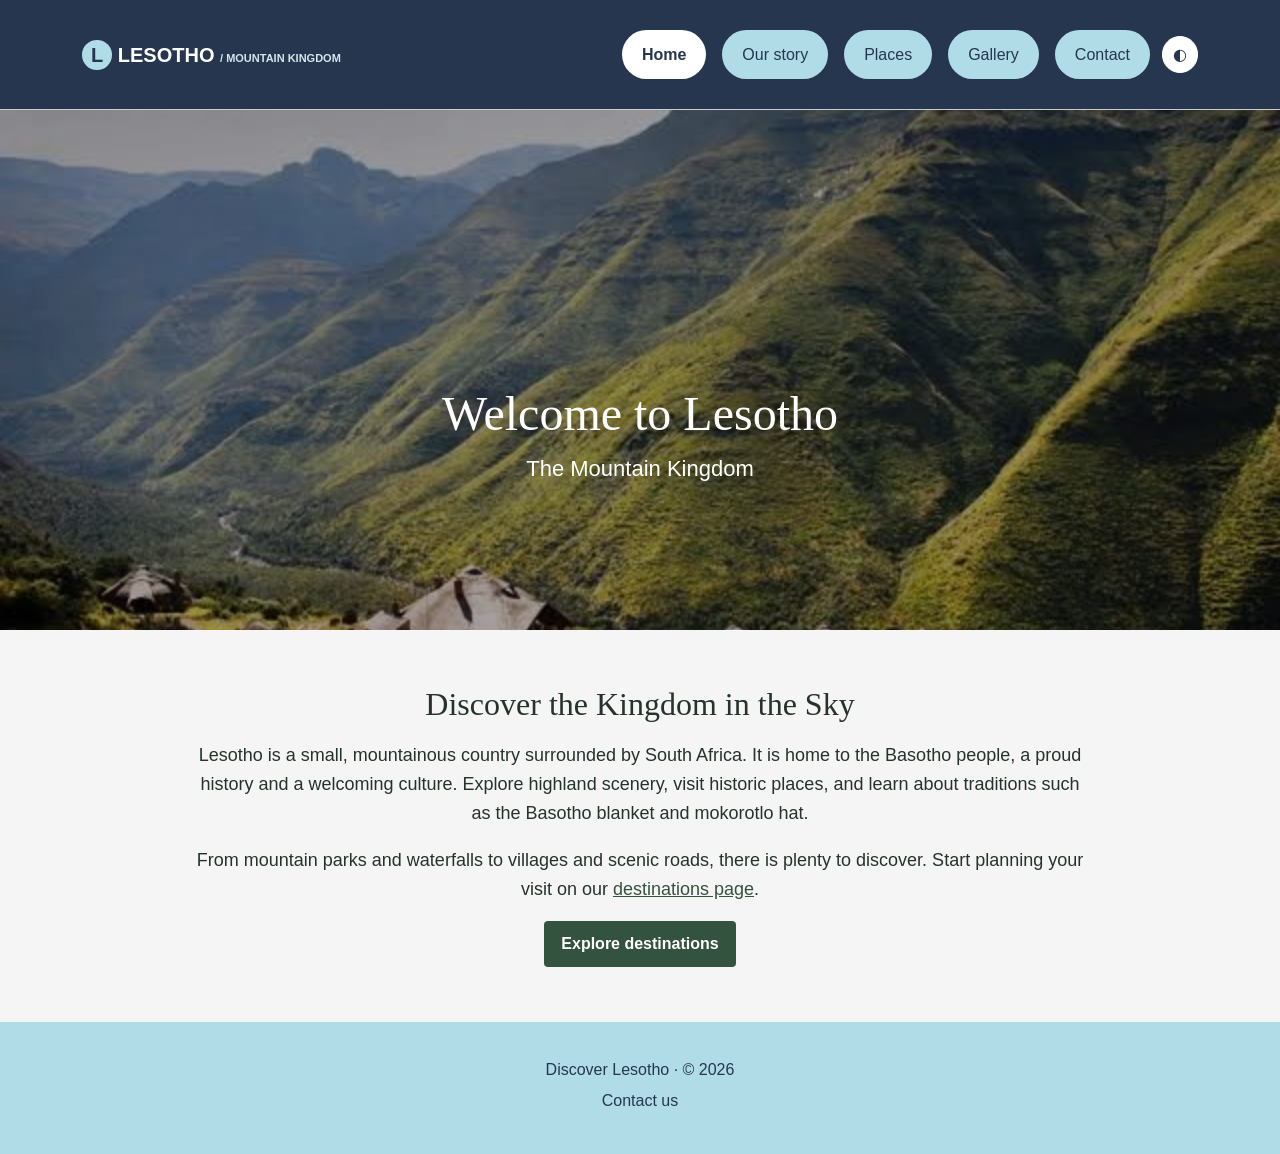
==== commit 666dc780: "Simplify homepage layout" ====
--- a/index.html
+++ b/index.html
@@ -3,44 +3,61 @@
 <head>
   <meta charset="utf-8">
   <meta name="viewport" content="width=device-width, initial-scale=1">
-  <meta name="description" content="Discover the mountains, culture and unforgettable experiences of Lesotho.">
-  <title>Discover Lesotho | Mountain Kingdom</title>
-  
-  
-  
+  <meta name="description" content="Discover Lesotho, the Mountain Kingdom, its people and mountain scenery.">
+  <title>Home | Discover Lesotho</title>
   <link href="https://cdn.jsdelivr.net/npm/bootstrap@5.3.3/dist/css/bootstrap.min.css" rel="stylesheet">
   <link href="assets/css/basic.css" rel="stylesheet">
 </head>
 <body>
   <a class="skip-link" href="#main">Skip to content</a>
   <header>
-  <nav class="navbar navbar-expand-lg fixed-top site-nav" aria-label="Main navigation">
-    <div class="container"><a class="navbar-brand" href="index.html"><span class="brand-mark">L</span> LESOTHO<span class="brand-light"> / MOUNTAIN KINGDOM</span></a>
-      <button class="navbar-toggler" type="button" data-bs-toggle="collapse" data-bs-target="#navMenu" aria-controls="navMenu" aria-expanded="false" aria-label="Toggle navigation"><span class="navbar-toggler-icon"></span></button>
-      <div class="collapse navbar-collapse" id="navMenu"><ul class="navbar-nav ms-auto align-items-lg-center gap-lg-3">
-        <li class="nav-item"><a class="nav-link active" href="index.html">Home</a></li><li class="nav-item"><a class="nav-link" href="about.html">Our story</a></li><li class="nav-item"><a class="nav-link" href="destinations.html">Places</a></li><li class="nav-item"><a class="nav-link" href="gallery.html">Gallery</a></li><li class="nav-item"><a class="nav-link" href="contact.html">Contact</a></li><li class="nav-item"><button class="theme-toggle" type="button" aria-label="Switch to dark mode">◐</button></li>
-      </ul></div>
+    <nav class="navbar navbar-expand-lg fixed-top site-nav" aria-label="Main navigation">
+      <div class="container">
+        <a class="navbar-brand" href="index.html"><span class="brand-mark">L</span> LESOTHO <span class="brand-light">/ MOUNTAIN KINGDOM</span></a>
+        <button class="navbar-toggler" type="button" data-bs-toggle="collapse" data-bs-target="#navMenu" aria-controls="navMenu" aria-expanded="false" aria-label="Toggle navigation">
+          <span class="navbar-toggler-icon"></span>
+        </button>
+        <div class="collapse navbar-collapse" id="navMenu">
+          <ul class="navbar-nav ms-auto align-items-lg-center gap-lg-2">
+            <li class="nav-item"><a class="nav-link active" href="index.html">Home</a></li>
+            <li class="nav-item"><a class="nav-link" href="about.html">Our story</a></li>
+            <li class="nav-item"><a class="nav-link" href="destinations.html">Places</a></li>
+            <li class="nav-item"><a class="nav-link" href="gallery.html">Gallery</a></li>
+            <li class="nav-item"><a class="nav-link" href="contact.html">Contact</a></li>
+            <li class="nav-item"><button class="theme-toggle" type="button" aria-label="Switch to dark mode">◐</button></li>
+          </ul>
+        </div>
+      </div>
+    </nav>
+  </header>
+
+  <main id="main">
+    <section class="home-hero" aria-labelledby="welcome-title">
+      <img src="assets/sehlabathebe.jfif" alt="Mountains in Lesotho beneath a wide sky">
+      <div class="home-hero-text">
+        <h1 id="welcome-title">Welcome to Lesotho</h1>
+        <p>The Mountain Kingdom</p>
+      </div>
+    </section>
+
+    <section class="home-welcome">
+      <div class="container">
+        <h2>Discover the Kingdom in the Sky</h2>
+        <p>Lesotho is a small, mountainous country surrounded by South Africa. It is home to the Basotho people, a proud history and a welcoming culture. Explore highland scenery, visit historic places, and learn about traditions such as the Basotho blanket and mokorotlo hat.</p>
+        <p>From mountain parks and waterfalls to villages and scenic roads, there is plenty to discover. Start planning your visit on our <a href="destinations.html">destinations page</a>.</p>
+        <a class="btn btn-dark-custom" href="destinations.html">Explore destinations</a>
+      </div>
+    </section>
+  </main>
+
+  <footer class="site-footer">
+    <div class="container text-center">
+      <p>Discover Lesotho · © <span data-year></span></p>
+      <a href="contact.html">Contact us</a>
     </div>
-  </nav></header><main id="main">
-    <section class="hero hero-home" aria-labelledby="hero-title"><div class="hero-shade"></div><div class="container hero-content"><p class="eyebrow">A kingdom above the clouds</p><h1 id="hero-title">Find your<br><em>high place.</em></h1><p class="hero-copy">Big skies. Open trails. A warmer welcome. Your journey into the heart of Lesotho starts here.</p><a class="btn btn-sand" href="destinations.html">Explore the kingdom <span aria-hidden="true">↗</span></a><div class="hero-note"><span class="note-line"></span> 29° 36′ S &nbsp; 28° 14′ E</div></div><div class="hero-caption">MALOTI MOUNTAINS · LESOTHO</div></section>
-    <section class="intro-section section-pad"><div class="container"><div class="row align-items-end g-5"><div class="col-lg-5"><p class="eyebrow eyebrow-dark">The feeling of Lesotho</p><h2 class="display-title">A little further<br>from the <em>ordinary.</em></h2></div><div class="col-lg-6 ms-lg-auto"><p class="intro-copy">In the Mountain Kingdom, the road climbs into a different kind of quiet. Meet the Basotho people, follow ancient paths through the highlands and see a side of Southern Africa that stays with you.</p><a class="text-link" href="about.html">Get to know Lesotho <span>→</span></a></div></div></div></section>
-    <section class="feature-band"><div class="feature-image" role="img" aria-label="Mountain landscape in Lesotho"></div><div class="feature-copy"><p class="eyebrow">A world above 1,400 metres</p><h2>Where the<br>mountains<br>make the rules.</h2><p>Follow the winding roads into a landscape shaped by altitude, weather and a remarkable sense of place.</p><a class="btn btn-outline-light" href="destinations.html">Find your next stop</a></div></section>
-    <section class="section-pad destinations-preview"><div class="container"><div class="section-heading"><div><p class="eyebrow eyebrow-dark">Choose your altitude</p><h2 class="display-title">The kingdom, <em>closer.</em></h2></div><a class="text-link d-none d-md-inline" href="destinations.html">All destinations →</a></div><div class="row g-4 mt-2">
-      <div class="col-md-4"><article class="place-card"><a href="destinations.html#sehlabathebe"><img src="assets/sehlabathebe.jfif" alt="Rugged mountain peaks beneath a clear sky"><div class="place-overlay"><span class="place-number">01 / NATURE</span><h3>Sehlabathebe</h3><span class="place-arrow">↗</span></div></a></article></div>
-      <div class="col-md-4"><article class="place-card"><a href="destinations.html#katse"><img src="assets/katse.jpg" alt="Mountain lake reflecting the surrounding peaks"><div class="place-overlay"><span class="place-number">02 / WATER</span><h3>Katse Dam</h3><span class="place-arrow">↗</span></div></a></article></div>
-      <div class="col-md-4"><article class="place-card"><a href="destinations.html#sani"><img src="assets/sani_pass.jfif" alt="A dramatic high mountain pass at sunset"><div class="place-overlay"><span class="place-number">03 / ADVENTURE</span><h3>Sani Pass</h3><span class="place-arrow">↗</span></div></a></article></div>
-    </div><div class="d-md-none mt-4"><a class="text-link" href="destinations.html">All destinations →</a></div></div></section>
-    <section class="quote-band"><div class="container text-center"><p class="eyebrow">Take the scenic route</p><blockquote>“The best journeys are the ones that take you <em>higher.</em>”</blockquote><a class="btn btn-sand" href="contact.html">Start planning</a></div></section>
-    <section class="section-pad journal-section"><div class="container"><div class="row g-5 align-items-center"><div class="col-lg-6"><img class="journal-image" src="assets/sehlabathebe.jfif" alt="Highland scenery in Lesotho"></div><div class="col-lg-5 ms-lg-auto"><p class="eyebrow eyebrow-dark">Go at your own pace</p><h2 class="display-title">Make room<br>for <em>wonder.</em></h2><p class="body-copy">Ride a Basotho pony along a hillside trail. Spend a night under a generous sky. Find a small village, share a meal, and let the day unfold.</p><a href="gallery.html" class="text-link">See the journey <span>→</span></a></div></div></div></section>
-    <section class="newsletter section-pad"><div class="container"><div class="row align-items-center g-4"><div class="col-lg-6"><p class="eyebrow">A little inspiration for the road</p><h2>Stories from<br>the <em>highlands.</em></h2></div><div class="col-lg-5 ms-lg-auto"><form class="newsletter-form" data-newsletter novalidate><label class="visually-hidden" for="newsletter-email">Email address</label><div class="input-group"><input class="form-control" id="newsletter-email" type="email" placeholder="Your email address" required><button class="btn btn-sand" type="submit">Sign me up ↗</button></div><div class="form-feedback" aria-live="polite"></div><small>Occasional travel notes. No noise.</small></form></div></div></div></section>
-  </main>
-  <footer class="site-footer"><div class="container"><div class="row gy-4 align-items-start"><div class="col-md-5"><a class="navbar-brand footer-brand" href="index.html"><span class="brand-mark">L</span> LESOTHO</a><p class="footer-tag">A kingdom above the clouds.</p></div><div class="col-6 col-md-2"><h2>Explore</h2><a href="about.html">Our story</a><a href="destinations.html">Places</a><a href="gallery.html">Gallery</a></div><div class="col-6 col-md-2"><h2>Plan</h2><a href="contact.html">Contact us</a><a href="contact.html#booking">Trip enquiry</a></div><div class="col-md-3 footer-bottom">© <span data-year></span> Discover Lesotho<br>Made for the open road.</div></div></div></footer>
-  <script src="https://cdn.jsdelivr.net/npm/bootstrap@5.3.3/dist/js/bootstrap.bundle.min.js"></script><script src="assets/js/main.js"></script>
-</body></html>
+  </footer>
 
-
-
-
-
-
-
+  <script src="https://cdn.jsdelivr.net/npm/bootstrap@5.3.3/dist/js/bootstrap.bundle.min.js"></script>
+  <script src="assets/js/main.js"></script>
+</body>
+</html>
--- a/assets/css/basic.css
+++ b/assets/css/basic.css
@@ -109,10 +109,10 @@
 .dark-mode .nav-link, .dark-mode .text-link, .dark-mode .eyebrow-dark { color: #b7d2b6 !important; }
 .dark-mode .form-control, .dark-mode .form-select { color: white; background: #222b24; }
 
-/* Blue navigation and large scenic banner, based on the reference layout. */
+/* Blue and sky colors with centered sections, based on the reference stylesheet. */
 .site-nav {
-  min-height: 120px;
-  padding: 18px 0;
+  min-height: 110px;
+  padding: 15px 0;
   background-color: #26364f;
 }
 
@@ -131,7 +131,7 @@
 
 .site-nav .nav-link {
   margin: 4px;
-  padding: 14px 23px !important;
+  padding: 12px 20px !important;
   border-radius: 40px;
   background-color: #b0dce8;
   color: #26364f !important;
@@ -144,18 +144,120 @@
 }
 
 .site-nav .theme-toggle {
-  border: 0;
-  border-radius: 4px;
+  border: 1px solid white;
+  border-radius: 20px;
   color: #26364f;
 }
 
 .hero-home {
-  min-height: 760px;
+  min-height: 680px;
   background-position: center 45%;
 }
 
+.hero-home .hero-content {
+  padding-top: 210px;
+  text-align: center;
+}
+
+.hero-home .hero-copy {
+  margin-right: auto;
+  margin-left: auto;
+}
+
+.intro-section {
+  text-align: center;
+  background-color: #f5f5f5;
+}
+
+.intro-section .intro-copy {
+  font-size: 18px;
+}
+
+.place-card,
+.destination-card,
+.service-card,
+.form-panel {
+  overflow: hidden;
+  border-radius: 10px;
+  box-shadow: 0 2px 8px #cccccc;
+}
+
+.place-card img,
+.destination-card img,
+.gallery-tile img {
+  border-radius: 8px;
+}
+
+.site-footer {
+  background-color: #b0dce8;
+  color: #26364f;
+}
+
+.site-footer a,
+.footer-tag,
+.footer-bottom {
+  color: #26364f;
+}
+
+.site-footer h2 {
+  color: #26364f;
+}
+
 .page-hero {
-  min-height: 520px;
+  min-height: 480px;
+  text-align: center;
+}
+
+.page-hero-content {
+  width: 100%;
+}
+
+.home-hero {
+  position: relative;
+  margin-top: 110px;
+}
+
+.home-hero img {
+  display: block;
+  width: 100%;
+  height: 520px;
+  object-fit: cover;
+  filter: brightness(65%);
+}
+
+.home-hero-text {
+  position: absolute;
+  top: 50%;
+  left: 0;
+  width: 100%;
+  padding: 15px;
+  color: white;
+  text-align: center;
+}
+
+.home-hero-text h1 {
+  font-size: 48px;
+}
+
+.home-hero-text p {
+  font-size: 22px;
+}
+
+.home-welcome {
+  padding: 55px 15px;
+  background-color: #f5f5f5;
+  text-align: center;
+}
+
+.home-welcome p {
+  max-width: 900px;
+  margin: 18px auto;
+  font-size: 18px;
+}
+
+.site-footer p {
+  margin-bottom: 5px;
+  color: #26364f;
 }
 
 @media (max-width: 991px) {
@@ -166,7 +268,13 @@
 
 @media (max-width: 768px) {
   .hero-home { min-height: 560px; }
+  .hero-home .hero-content { padding-top: 170px; }
   .page-hero { min-height: 400px; }
+  .site-footer { color: #26364f; }
+  .home-hero { margin-top: 70px; }
+  .home-hero img { height: 380px; }
+  .home-hero-text h1 { font-size: 34px; }
+  .home-hero-text p { font-size: 18px; }
 }
 
 @media (max-width: 768px) {
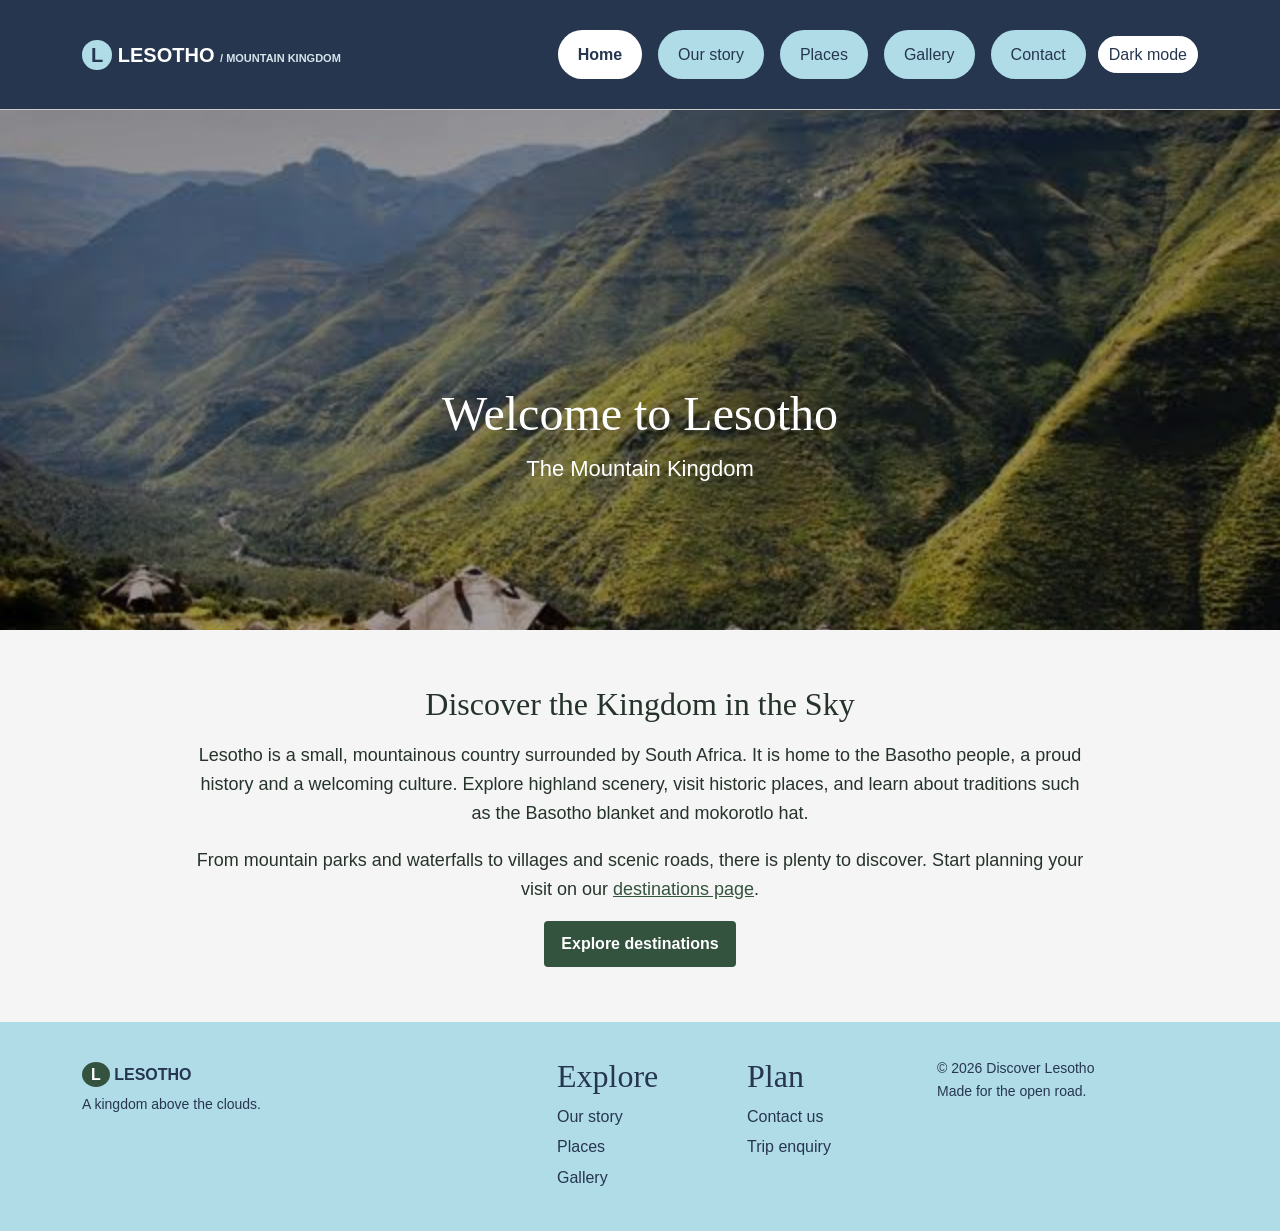
==== commit 71ef69a6: "Label theme toggle and standardize footers" ====
--- a/index.html
+++ b/index.html
@@ -24,7 +24,7 @@
             <li class="nav-item"><a class="nav-link" href="destinations.html">Places</a></li>
             <li class="nav-item"><a class="nav-link" href="gallery.html">Gallery</a></li>
             <li class="nav-item"><a class="nav-link" href="contact.html">Contact</a></li>
-            <li class="nav-item"><button class="theme-toggle" type="button" aria-label="Switch to dark mode">◐</button></li>
+            <li class="nav-item"><button class="theme-toggle" type="button" aria-label="Switch to dark mode">Dark mode</button></li>
           </ul>
         </div>
       </div>
@@ -50,14 +50,10 @@
     </section>
   </main>
 
-  <footer class="site-footer">
-    <div class="container text-center">
-      <p>Discover Lesotho · © <span data-year></span></p>
-      <a href="contact.html">Contact us</a>
-    </div>
-  </footer>
+  <footer class="site-footer"><div class="container"><div class="row gy-4 align-items-start"><div class="col-md-5"><a class="navbar-brand footer-brand" href="index.html"><span class="brand-mark">L</span> LESOTHO</a><p class="footer-tag">A kingdom above the clouds.</p></div><div class="col-6 col-md-2"><h2>Explore</h2><a href="about.html">Our story</a><a href="destinations.html">Places</a><a href="gallery.html">Gallery</a></div><div class="col-6 col-md-2"><h2>Plan</h2><a href="contact.html">Contact us</a><a href="contact.html#booking">Trip enquiry</a></div><div class="col-md-3 footer-bottom">© <span data-year></span> Discover Lesotho<br>Made for the open road.</div></div></div></footer>
 
   <script src="https://cdn.jsdelivr.net/npm/bootstrap@5.3.3/dist/js/bootstrap.bundle.min.js"></script>
   <script src="assets/js/main.js"></script>
 </body>
 </html>
+
